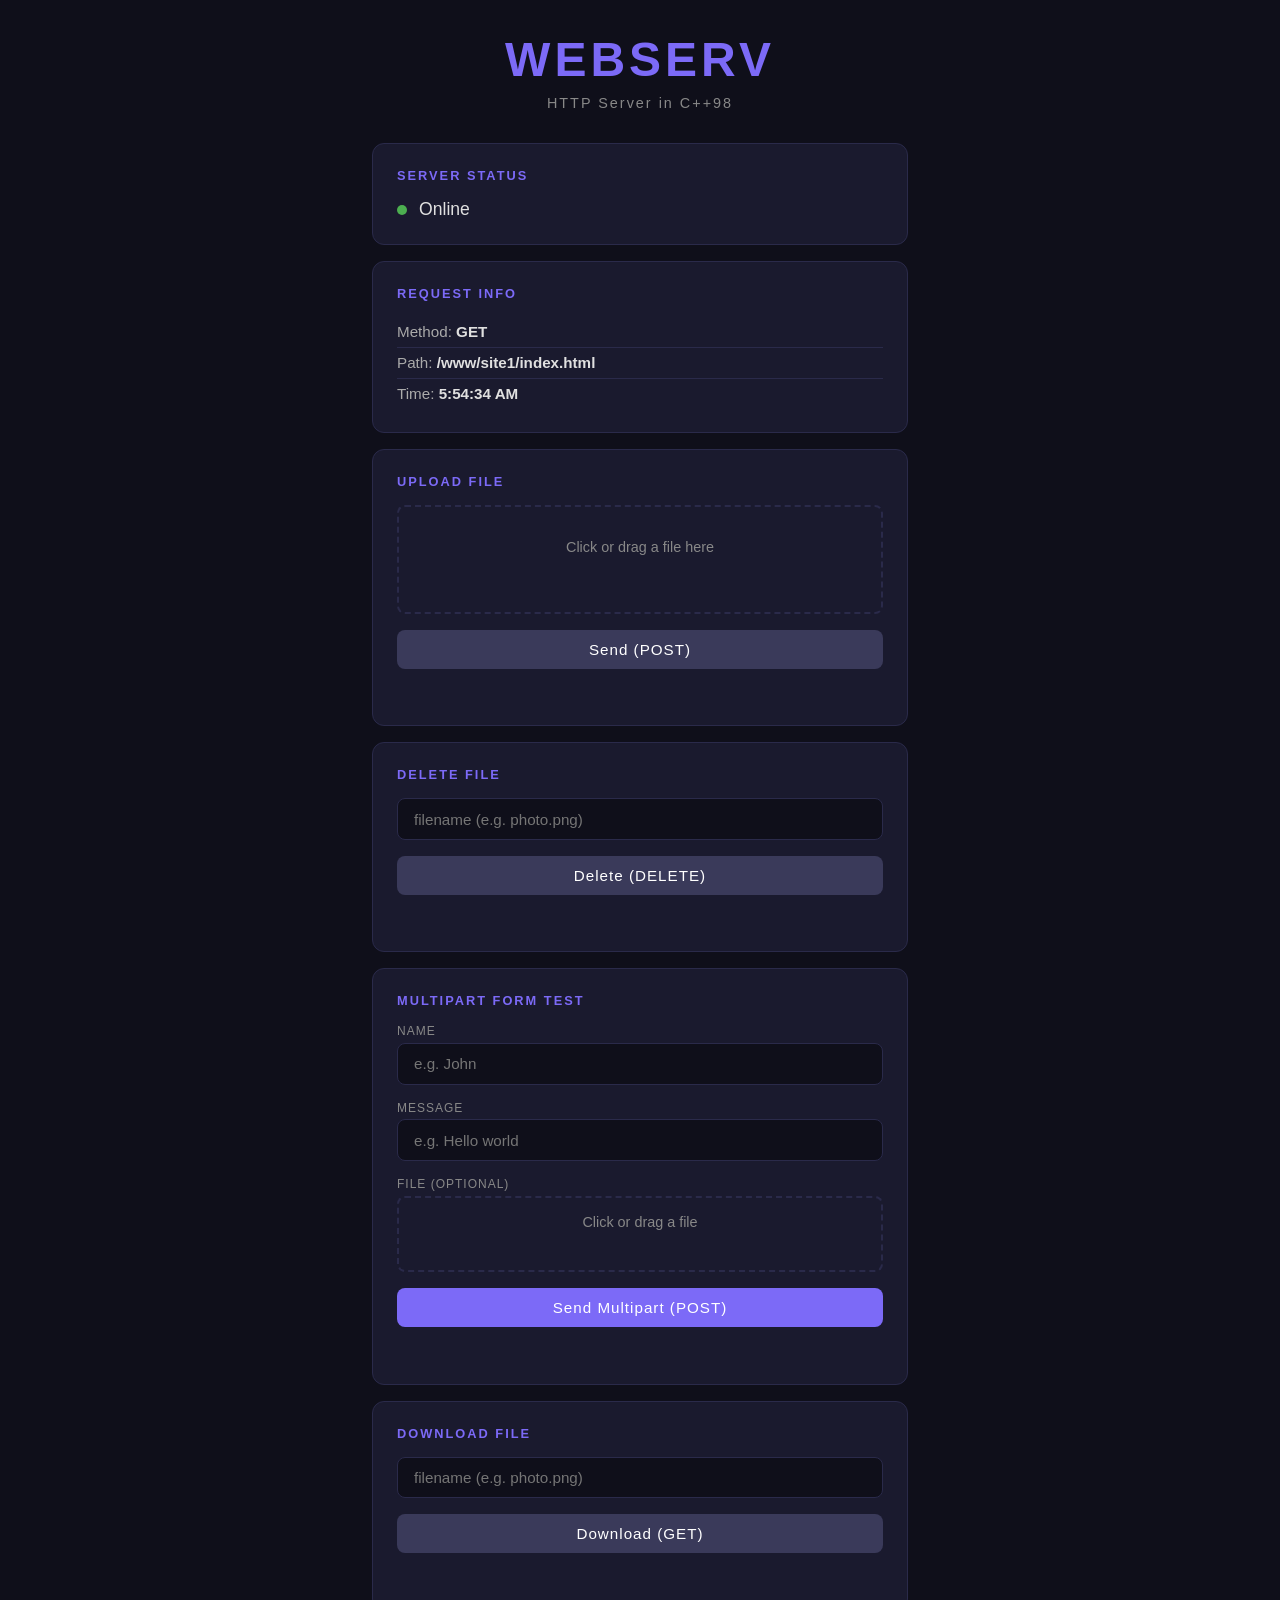
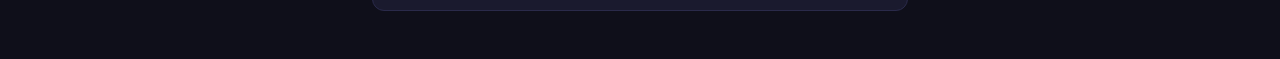
==== www/site1/index.html @ c01717d6 "update" ====
<!DOCTYPE html>
<html lang="en">
<head>
    <meta charset="UTF-8">
    <meta name="viewport" content="width=device-width, initial-scale=1.0">
    <title>Webserv</title>
    <style>
        * { margin: 0; padding: 0; box-sizing: border-box; }

        body {
            font-family: 'Segoe UI', sans-serif;
            background: #0f0f1a;
            color: #e0e0e0;
            min-height: 100vh;
            display: flex;
            align-items: center;
            justify-content: center;
        }

        .container { width: 100%; max-width: 600px; padding: 2rem; }

        header { text-align: center; margin-bottom: 2rem; }

        h1 { font-size: 3rem; color: #7c6af7; letter-spacing: 4px; text-transform: uppercase; }

        .subtitle { color: #888; margin-top: 0.5rem; font-size: 0.9rem; letter-spacing: 2px; }

        .card {
            background: #1a1a2e;
            border: 1px solid #2a2a4a;
            border-radius: 12px;
            padding: 1.5rem;
            margin-bottom: 1rem;
        }

        .card h2 { font-size: 0.8rem; text-transform: uppercase; letter-spacing: 2px; color: #7c6af7; margin-bottom: 1rem; }

        .status { display: flex; align-items: center; gap: 0.75rem; font-size: 1.1rem; }

        .dot { width: 10px; height: 10px; background: #4caf50; border-radius: 50%; animation: pulse 2s infinite; }

        @keyframes pulse { 0%, 100% { opacity: 1; } 50% { opacity: 0.3; } }

        ul { list-style: none; }

        li { padding: 0.4rem 0; color: #aaa; font-size: 0.95rem; border-bottom: 1px solid #2a2a4a; }

        li:last-child { border-bottom: none; }

        strong { color: #e0e0e0; }

        .upload-form { display: flex; flex-direction: column; gap: 1rem; }

        .file-drop {
            border: 2px dashed #2a2a4a;
            border-radius: 8px;
            padding: 2rem;
            text-align: center;
            cursor: pointer;
            transition: border-color 0.2s, background 0.2s;
            color: #888;
            font-size: 0.9rem;
        }

        .file-drop:hover, .file-drop.drag-over {
            border-color: #7c6af7;
            background: #16162a;
            color: #e0e0e0;
        }

        .file-drop input[type="file"] { display: none; }

        .file-name { font-size: 0.85rem; color: #7c6af7; margin-top: 0.5rem; min-height: 1.2em; }

        .btn {
            background: #7c6af7;
            color: #fff;
            border: none;
            border-radius: 8px;
            padding: 0.7rem 1.5rem;
            font-size: 0.95rem;
            cursor: pointer;
            letter-spacing: 1px;
            transition: background 0.2s;
        }

        .btn:hover { background: #5a49d6; }
        .btn:disabled { background: #3a3a5a; cursor: not-allowed; }

        .upload-msg { font-size: 0.85rem; min-height: 1.2em; text-align: center; }
        .upload-msg.ok { color: #4caf50; }
        .upload-msg.err { color: #f44336; }

        .delete-form { display: flex; flex-direction: column; gap: 1rem; }

        .text-input {
            background: #0f0f1a;
            border: 1px solid #2a2a4a;
            border-radius: 8px;
            padding: 0.7rem 1rem;
            color: #e0e0e0;
            font-size: 0.95rem;
            outline: none;
            transition: border-color 0.2s;
        }

        .text-input:focus { border-color: #7c6af7; }

        .btn-delete {
            background: #c0392b;
            color: #fff;
            border: none;
            border-radius: 8px;
            padding: 0.7rem 1.5rem;
            font-size: 0.95rem;
            cursor: pointer;
            letter-spacing: 1px;
            transition: background 0.2s;
        }

        .btn-delete:hover { background: #96281b; }
        .btn-delete:disabled { background: #3a3a5a; cursor: not-allowed; }

        .btn-download {
            background: #1a7a4a;
            color: #fff;
            border: none;
            border-radius: 8px;
            padding: 0.7rem 1.5rem;
            font-size: 0.95rem;
            cursor: pointer;
            letter-spacing: 1px;
            transition: background 0.2s;
        }

        .btn-download:hover { background: #145c38; }
        .btn-download:disabled { background: #3a3a5a; cursor: not-allowed; }

        .multipart-form { display: flex; flex-direction: column; gap: 1rem; }

        .field-row { display: flex; flex-direction: column; gap: 0.3rem; }

        .field-label { font-size: 0.75rem; text-transform: uppercase; letter-spacing: 1px; color: #888; }

        .raw-response {
            background: #0f0f1a;
            border: 1px solid #2a2a4a;
            border-radius: 8px;
            padding: 0.75rem 1rem;
            font-family: monospace;
            font-size: 0.8rem;
            color: #aaa;
            white-space: pre-wrap;
            word-break: break-all;
            min-height: 3em;
            max-height: 10em;
            overflow-y: auto;
        }
    </style>
</head>
<body>
    <div class="container">
        <header>
            <h1>Webserv</h1>
            <p class="subtitle">HTTP Server in C++98</p>
        </header>
        <main>
            <div class="card">
                <h2>Server Status</h2>
                <div class="status">
                    <span class="dot"></span>
                    <span>Online</span>
                </div>
            </div>
            <div class="card">
                <h2>Request Info</h2>
                <ul>
                    <li>Method: <strong>GET</strong></li>
                    <li>Path: <strong id="path"></strong></li>
                    <li>Time: <strong id="time"></strong></li>
                </ul>
            </div>
            <div class="card">
                <h2>Upload File</h2>
                <form class="upload-form" id="uploadForm">
                    <label class="file-drop" id="dropZone">
                        <input type="file" id="fileInput">
                        <span id="dropText">Click or drag a file here</span>
                        <div class="file-name" id="fileName"></div>
                    </label>
                    <button type="submit" class="btn" id="uploadBtn" disabled>Send (POST)</button>
                    <div class="upload-msg" id="uploadMsg"></div>
                </form>
            </div>
            <div class="card">
                <h2>Delete File</h2>
                <form class="delete-form" id="deleteForm">
                    <input class="text-input" type="text" id="deleteInput" placeholder="filename (e.g. photo.png)">
                    <button type="submit" class="btn-delete" id="deleteBtn" disabled>Delete (DELETE)</button>
                    <div class="upload-msg" id="deleteMsg"></div>
                </form>
            </div>
            <div class="card">
                <h2>Multipart Form Test</h2>
                <form class="multipart-form" id="multipartForm">
                    <div class="field-row">
                        <span class="field-label">Name</span>
                        <input class="text-input" type="text" id="mpName" placeholder="e.g. John">
                    </div>
                    <div class="field-row">
                        <span class="field-label">Message</span>
                        <input class="text-input" type="text" id="mpMessage" placeholder="e.g. Hello world">
                    </div>
                    <div class="field-row">
                        <span class="field-label">File (optional)</span>
                        <label class="file-drop" id="mpDropZone" style="padding:1rem;">
                            <input type="file" id="mpFileInput">
                            <span id="mpDropText">Click or drag a file</span>
                            <div class="file-name" id="mpFileName"></div>
                        </label>
                    </div>
                    <button type="submit" class="btn" id="mpBtn">Send Multipart (POST)</button>
                    <div class="upload-msg" id="mpMsg"></div>
                    <div class="field-row" id="mpResponseRow" style="display:none;">
                        <span class="field-label">Server Response</span>
                        <div class="raw-response" id="mpResponse"></div>
                    </div>
                </form>
            </div>
            <div class="card">
                <h2>Download File</h2>
                <form class="delete-form" id="downloadForm">
                    <input class="text-input" type="text" id="downloadInput" placeholder="filename (e.g. photo.png)">
                    <button type="submit" class="btn-download" id="downloadBtn" disabled>Download (GET)</button>
                    <div class="upload-msg" id="downloadMsg"></div>
                </form>
            </div>
        </main>
    </div>
    <script>
        document.getElementById('path').textContent = window.location.pathname;
        document.getElementById('time').textContent = new Date().toLocaleTimeString();

        const fileInput = document.getElementById('fileInput');
        const dropZone = document.getElementById('dropZone');
        const fileName = document.getElementById('fileName');
        const uploadBtn = document.getElementById('uploadBtn');
        const uploadMsg = document.getElementById('uploadMsg');
        const uploadForm = document.getElementById('uploadForm');

        function setFile(file) {
            fileName.textContent = file ? file.name : '';
            uploadBtn.disabled = !file;
            uploadMsg.textContent = '';
            uploadMsg.className = 'upload-msg';
        }

        fileInput.addEventListener('change', () => setFile(fileInput.files[0]));

        dropZone.addEventListener('dragover', e => { e.preventDefault(); dropZone.classList.add('drag-over'); });
        dropZone.addEventListener('dragleave', () => dropZone.classList.remove('drag-over'));
        dropZone.addEventListener('drop', e => {
            e.preventDefault();
            dropZone.classList.remove('drag-over');
            const file = e.dataTransfer.files[0];
            if (file) { fileInput.files = e.dataTransfer.files; setFile(file); }
        });

        const deleteInput = document.getElementById('deleteInput');
        const deleteBtn = document.getElementById('deleteBtn');
        const deleteMsg = document.getElementById('deleteMsg');
        const deleteForm = document.getElementById('deleteForm');

        deleteInput.addEventListener('input', () => {
            deleteBtn.disabled = deleteInput.value.trim() === '';
            deleteMsg.textContent = '';
            deleteMsg.className = 'upload-msg';
        });

        deleteForm.addEventListener('submit', async e => {
            e.preventDefault();
            const filename = deleteInput.value.trim();
            if (!filename) return;
            deleteBtn.disabled = true;
            deleteMsg.textContent = 'Deleting...';
            deleteMsg.className = 'upload-msg';
            try {
                const res = await fetch('upload/' + filename, { method: 'DELETE' });
                if (res.ok) {
                    deleteMsg.textContent = filename + ' deleted.';
                    deleteMsg.className = 'upload-msg ok';
                    deleteInput.value = '';
                } else {
                    deleteMsg.textContent = 'Error: ' + res.status + ' ' + res.statusText;
                    deleteMsg.className = 'upload-msg err';
                }
            } catch (err) {
                deleteMsg.textContent = 'Connection error.';
                deleteMsg.className = 'upload-msg err';
            }
            deleteBtn.disabled = false;
        });

        const downloadInput = document.getElementById('downloadInput');
        const downloadBtn = document.getElementById('downloadBtn');
        const downloadMsg = document.getElementById('downloadMsg');
        const downloadForm = document.getElementById('downloadForm');

        downloadInput.addEventListener('input', () => {
            downloadBtn.disabled = downloadInput.value.trim() === '';
            downloadMsg.textContent = '';
            downloadMsg.className = 'upload-msg';
        });

        downloadForm.addEventListener('submit', e => {
            e.preventDefault();
            const filename = downloadInput.value.trim();
            if (!filename) return;
            downloadMsg.textContent = '';
            downloadMsg.className = 'upload-msg';
            const a = document.createElement('a');
            a.href = 'upload/' + encodeURIComponent(filename);
            a.download = filename;
            document.body.appendChild(a);
            a.click();
            document.body.removeChild(a);
            downloadMsg.textContent = 'Download started: ' + filename;
            downloadMsg.className = 'upload-msg ok';
        });

        const mpFileInput = document.getElementById('mpFileInput');
        const mpDropZone = document.getElementById('mpDropZone');
        const mpFileName = document.getElementById('mpFileName');
        const mpDropText = document.getElementById('mpDropText');

        function setMpFile(file) {
            mpFileName.textContent = file ? file.name : '';
            mpDropText.textContent = file ? '' : 'Click or drag a file';
        }

        mpFileInput.addEventListener('change', () => setMpFile(mpFileInput.files[0]));
        mpDropZone.addEventListener('dragover', e => { e.preventDefault(); mpDropZone.classList.add('drag-over'); });
        mpDropZone.addEventListener('dragleave', () => mpDropZone.classList.remove('drag-over'));
        mpDropZone.addEventListener('drop', e => {
            e.preventDefault();
            mpDropZone.classList.remove('drag-over');
            const file = e.dataTransfer.files[0];
            if (file) { mpFileInput.files = e.dataTransfer.files; setMpFile(file); }
        });

        document.getElementById('multipartForm').addEventListener('submit', async e => {
            e.preventDefault();
            const mpBtn = document.getElementById('mpBtn');
            const mpMsg = document.getElementById('mpMsg');
            const mpResponse = document.getElementById('mpResponse');
            const mpResponseRow = document.getElementById('mpResponseRow');

            mpBtn.disabled = true;
            mpMsg.textContent = 'Sending...';
            mpMsg.className = 'upload-msg';
            mpResponseRow.style.display = 'none';

            const fd = new FormData();
            fd.append('name', document.getElementById('mpName').value);
            fd.append('message', document.getElementById('mpMessage').value);
            if (mpFileInput.files[0]) fd.append('file', mpFileInput.files[0]);

            try {
                const res = await fetch('/upload', { method: 'POST', body: fd });
                const text = await res.text();
                mpMsg.textContent = res.ok ? 'Sent! Status: ' + res.status : 'Error: ' + res.status + ' ' + res.statusText;
                mpMsg.className = 'upload-msg ' + (res.ok ? 'ok' : 'err');
                mpResponse.textContent = text || '(empty body)';
                mpResponseRow.style.display = '';
            } catch (err) {
                mpMsg.textContent = 'Connection error.';
                mpMsg.className = 'upload-msg err';
            }
            mpBtn.disabled = false;
        });

        uploadForm.addEventListener('submit', async e => {
            e.preventDefault();
            const file = fileInput.files[0];
            if (!file) return;
            uploadBtn.disabled = true;
            uploadMsg.textContent = 'Sending...';
            uploadMsg.className = 'upload-msg';
            try {
                const formData = new FormData();
                formData.append('file', file);
                const res = await fetch('/upload', { method: 'POST', body: formData });
                if (res.ok) {
                    uploadMsg.textContent = 'File sent successfully!';
                    uploadMsg.className = 'upload-msg ok';
                    fileInput.value = '';
                    setFile(null);
                } else {
                    uploadMsg.textContent = 'Error: ' + res.status + ' ' + res.statusText;
                    uploadMsg.className = 'upload-msg err';
                }
            } catch (err) {
                uploadMsg.textContent = 'Connection error.';
                uploadMsg.className = 'upload-msg err';
            }
            uploadBtn.disabled = false;
        });
    </script>
</body>
</html>
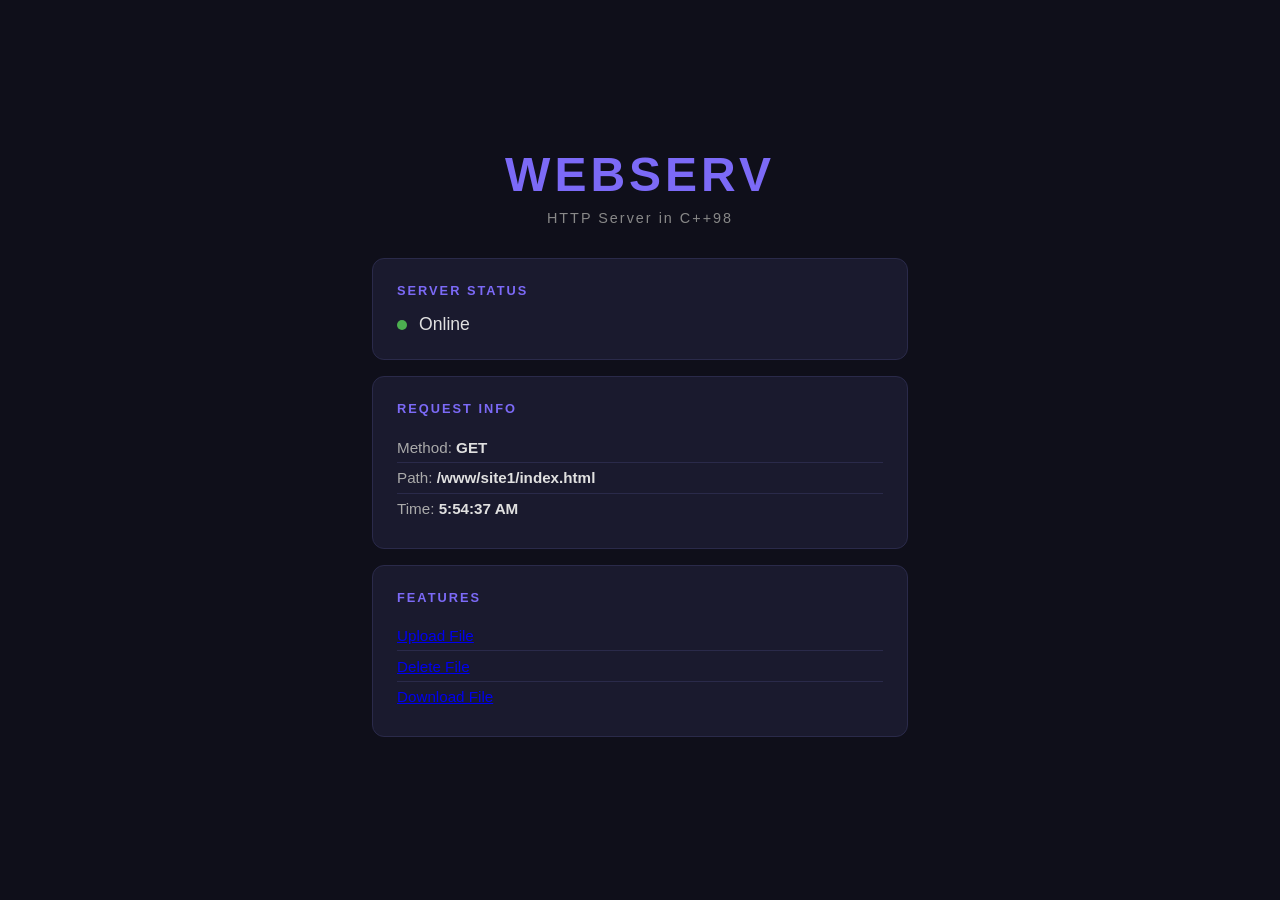
==== commit 57e6a356: "fix some parts" ====
--- a/www/site1/index.html
+++ b/www/site1/index.html
@@ -4,159 +4,7 @@
     <meta charset="UTF-8">
     <meta name="viewport" content="width=device-width, initial-scale=1.0">
     <title>Webserv</title>
-    <style>
-        * { margin: 0; padding: 0; box-sizing: border-box; }
-
-        body {
-            font-family: 'Segoe UI', sans-serif;
-            background: #0f0f1a;
-            color: #e0e0e0;
-            min-height: 100vh;
-            display: flex;
-            align-items: center;
-            justify-content: center;
-        }
-
-        .container { width: 100%; max-width: 600px; padding: 2rem; }
-
-        header { text-align: center; margin-bottom: 2rem; }
-
-        h1 { font-size: 3rem; color: #7c6af7; letter-spacing: 4px; text-transform: uppercase; }
-
-        .subtitle { color: #888; margin-top: 0.5rem; font-size: 0.9rem; letter-spacing: 2px; }
-
-        .card {
-            background: #1a1a2e;
-            border: 1px solid #2a2a4a;
-            border-radius: 12px;
-            padding: 1.5rem;
-            margin-bottom: 1rem;
-        }
-
-        .card h2 { font-size: 0.8rem; text-transform: uppercase; letter-spacing: 2px; color: #7c6af7; margin-bottom: 1rem; }
-
-        .status { display: flex; align-items: center; gap: 0.75rem; font-size: 1.1rem; }
-
-        .dot { width: 10px; height: 10px; background: #4caf50; border-radius: 50%; animation: pulse 2s infinite; }
-
-        @keyframes pulse { 0%, 100% { opacity: 1; } 50% { opacity: 0.3; } }
-
-        ul { list-style: none; }
-
-        li { padding: 0.4rem 0; color: #aaa; font-size: 0.95rem; border-bottom: 1px solid #2a2a4a; }
-
-        li:last-child { border-bottom: none; }
-
-        strong { color: #e0e0e0; }
-
-        .upload-form { display: flex; flex-direction: column; gap: 1rem; }
-
-        .file-drop {
-            border: 2px dashed #2a2a4a;
-            border-radius: 8px;
-            padding: 2rem;
-            text-align: center;
-            cursor: pointer;
-            transition: border-color 0.2s, background 0.2s;
-            color: #888;
-            font-size: 0.9rem;
-        }
-
-        .file-drop:hover, .file-drop.drag-over {
-            border-color: #7c6af7;
-            background: #16162a;
-            color: #e0e0e0;
-        }
-
-        .file-drop input[type="file"] { display: none; }
-
-        .file-name { font-size: 0.85rem; color: #7c6af7; margin-top: 0.5rem; min-height: 1.2em; }
-
-        .btn {
-            background: #7c6af7;
-            color: #fff;
-            border: none;
-            border-radius: 8px;
-            padding: 0.7rem 1.5rem;
-            font-size: 0.95rem;
-            cursor: pointer;
-            letter-spacing: 1px;
-            transition: background 0.2s;
-        }
-
-        .btn:hover { background: #5a49d6; }
-        .btn:disabled { background: #3a3a5a; cursor: not-allowed; }
-
-        .upload-msg { font-size: 0.85rem; min-height: 1.2em; text-align: center; }
-        .upload-msg.ok { color: #4caf50; }
-        .upload-msg.err { color: #f44336; }
-
-        .delete-form { display: flex; flex-direction: column; gap: 1rem; }
-
-        .text-input {
-            background: #0f0f1a;
-            border: 1px solid #2a2a4a;
-            border-radius: 8px;
-            padding: 0.7rem 1rem;
-            color: #e0e0e0;
-            font-size: 0.95rem;
-            outline: none;
-            transition: border-color 0.2s;
-        }
-
-        .text-input:focus { border-color: #7c6af7; }
-
-        .btn-delete {
-            background: #c0392b;
-            color: #fff;
-            border: none;
-            border-radius: 8px;
-            padding: 0.7rem 1.5rem;
-            font-size: 0.95rem;
-            cursor: pointer;
-            letter-spacing: 1px;
-            transition: background 0.2s;
-        }
-
-        .btn-delete:hover { background: #96281b; }
-        .btn-delete:disabled { background: #3a3a5a; cursor: not-allowed; }
-
-        .btn-download {
-            background: #1a7a4a;
-            color: #fff;
-            border: none;
-            border-radius: 8px;
-            padding: 0.7rem 1.5rem;
-            font-size: 0.95rem;
-            cursor: pointer;
-            letter-spacing: 1px;
-            transition: background 0.2s;
-        }
-
-        .btn-download:hover { background: #145c38; }
-        .btn-download:disabled { background: #3a3a5a; cursor: not-allowed; }
-
-        .multipart-form { display: flex; flex-direction: column; gap: 1rem; }
-
-        .field-row { display: flex; flex-direction: column; gap: 0.3rem; }
-
-        .field-label { font-size: 0.75rem; text-transform: uppercase; letter-spacing: 1px; color: #888; }
-
-        .raw-response {
-            background: #0f0f1a;
-            border: 1px solid #2a2a4a;
-            border-radius: 8px;
-            padding: 0.75rem 1rem;
-            font-family: monospace;
-            font-size: 0.8rem;
-            color: #aaa;
-            white-space: pre-wrap;
-            word-break: break-all;
-            min-height: 3em;
-            max-height: 10em;
-            overflow-y: auto;
-        }
-    </style>
+    <link rel="stylesheet" href="style.css">
 </head>
 <body>
     <div class="container">
@@ -181,230 +29,18 @@
                 </ul>
             </div>
             <div class="card">
-                <h2>Upload File</h2>
-                <form class="upload-form" id="uploadForm">
-                    <label class="file-drop" id="dropZone">
-                        <input type="file" id="fileInput">
-                        <span id="dropText">Click or drag a file here</span>
-                        <div class="file-name" id="fileName"></div>
-                    </label>
-                    <button type="submit" class="btn" id="uploadBtn" disabled>Send (POST)</button>
-                    <div class="upload-msg" id="uploadMsg"></div>
-                </form>
-            </div>
-            <div class="card">
-                <h2>Delete File</h2>
-                <form class="delete-form" id="deleteForm">
-                    <input class="text-input" type="text" id="deleteInput" placeholder="filename (e.g. photo.png)">
-                    <button type="submit" class="btn-delete" id="deleteBtn" disabled>Delete (DELETE)</button>
-                    <div class="upload-msg" id="deleteMsg"></div>
-                </form>
-            </div>
-            <div class="card">
-                <h2>Multipart Form Test</h2>
-                <form class="multipart-form" id="multipartForm">
-                    <div class="field-row">
-                        <span class="field-label">Name</span>
-                        <input class="text-input" type="text" id="mpName" placeholder="e.g. John">
-                    </div>
-                    <div class="field-row">
-                        <span class="field-label">Message</span>
-                        <input class="text-input" type="text" id="mpMessage" placeholder="e.g. Hello world">
-                    </div>
-                    <div class="field-row">
-                        <span class="field-label">File (optional)</span>
-                        <label class="file-drop" id="mpDropZone" style="padding:1rem;">
-                            <input type="file" id="mpFileInput">
-                            <span id="mpDropText">Click or drag a file</span>
-                            <div class="file-name" id="mpFileName"></div>
-                        </label>
-                    </div>
-                    <button type="submit" class="btn" id="mpBtn">Send Multipart (POST)</button>
-                    <div class="upload-msg" id="mpMsg"></div>
-                    <div class="field-row" id="mpResponseRow" style="display:none;">
-                        <span class="field-label">Server Response</span>
-                        <div class="raw-response" id="mpResponse"></div>
-                    </div>
-                </form>
-            </div>
-            <div class="card">
-                <h2>Download File</h2>
-                <form class="delete-form" id="downloadForm">
-                    <input class="text-input" type="text" id="downloadInput" placeholder="filename (e.g. photo.png)">
-                    <button type="submit" class="btn-download" id="downloadBtn" disabled>Download (GET)</button>
-                    <div class="upload-msg" id="downloadMsg"></div>
-                </form>
+                <h2>Features</h2>
+                <ul>
+                    <li><a href="/upload.html">Upload File</a></li>
+                    <li><a href="/delete.html">Delete File</a></li>
+                    <li><a href="/download.html">Download File</a></li>
+                </ul>
             </div>
         </main>
     </div>
     <script>
         document.getElementById('path').textContent = window.location.pathname;
         document.getElementById('time').textContent = new Date().toLocaleTimeString();
-
-        const fileInput = document.getElementById('fileInput');
-        const dropZone = document.getElementById('dropZone');
-        const fileName = document.getElementById('fileName');
-        const uploadBtn = document.getElementById('uploadBtn');
-        const uploadMsg = document.getElementById('uploadMsg');
-        const uploadForm = document.getElementById('uploadForm');
-
-        function setFile(file) {
-            fileName.textContent = file ? file.name : '';
-            uploadBtn.disabled = !file;
-            uploadMsg.textContent = '';
-            uploadMsg.className = 'upload-msg';
-        }
-
-        fileInput.addEventListener('change', () => setFile(fileInput.files[0]));
-
-        dropZone.addEventListener('dragover', e => { e.preventDefault(); dropZone.classList.add('drag-over'); });
-        dropZone.addEventListener('dragleave', () => dropZone.classList.remove('drag-over'));
-        dropZone.addEventListener('drop', e => {
-            e.preventDefault();
-            dropZone.classList.remove('drag-over');
-            const file = e.dataTransfer.files[0];
-            if (file) { fileInput.files = e.dataTransfer.files; setFile(file); }
-        });
-
-        const deleteInput = document.getElementById('deleteInput');
-        const deleteBtn = document.getElementById('deleteBtn');
-        const deleteMsg = document.getElementById('deleteMsg');
-        const deleteForm = document.getElementById('deleteForm');
-
-        deleteInput.addEventListener('input', () => {
-            deleteBtn.disabled = deleteInput.value.trim() === '';
-            deleteMsg.textContent = '';
-            deleteMsg.className = 'upload-msg';
-        });
-
-        deleteForm.addEventListener('submit', async e => {
-            e.preventDefault();
-            const filename = deleteInput.value.trim();
-            if (!filename) return;
-            deleteBtn.disabled = true;
-            deleteMsg.textContent = 'Deleting...';
-            deleteMsg.className = 'upload-msg';
-            try {
-                const res = await fetch('upload/' + filename, { method: 'DELETE' });
-                if (res.ok) {
-                    deleteMsg.textContent = filename + ' deleted.';
-                    deleteMsg.className = 'upload-msg ok';
-                    deleteInput.value = '';
-                } else {
-                    deleteMsg.textContent = 'Error: ' + res.status + ' ' + res.statusText;
-                    deleteMsg.className = 'upload-msg err';
-                }
-            } catch (err) {
-                deleteMsg.textContent = 'Connection error.';
-                deleteMsg.className = 'upload-msg err';
-            }
-            deleteBtn.disabled = false;
-        });
-
-        const downloadInput = document.getElementById('downloadInput');
-        const downloadBtn = document.getElementById('downloadBtn');
-        const downloadMsg = document.getElementById('downloadMsg');
-        const downloadForm = document.getElementById('downloadForm');
-
-        downloadInput.addEventListener('input', () => {
-            downloadBtn.disabled = downloadInput.value.trim() === '';
-            downloadMsg.textContent = '';
-            downloadMsg.className = 'upload-msg';
-        });
-
-        downloadForm.addEventListener('submit', e => {
-            e.preventDefault();
-            const filename = downloadInput.value.trim();
-            if (!filename) return;
-            downloadMsg.textContent = '';
-            downloadMsg.className = 'upload-msg';
-            const a = document.createElement('a');
-            a.href = 'upload/' + encodeURIComponent(filename);
-            a.download = filename;
-            document.body.appendChild(a);
-            a.click();
-            document.body.removeChild(a);
-            downloadMsg.textContent = 'Download started: ' + filename;
-            downloadMsg.className = 'upload-msg ok';
-        });
-
-        const mpFileInput = document.getElementById('mpFileInput');
-        const mpDropZone = document.getElementById('mpDropZone');
-        const mpFileName = document.getElementById('mpFileName');
-        const mpDropText = document.getElementById('mpDropText');
-
-        function setMpFile(file) {
-            mpFileName.textContent = file ? file.name : '';
-            mpDropText.textContent = file ? '' : 'Click or drag a file';
-        }
-
-        mpFileInput.addEventListener('change', () => setMpFile(mpFileInput.files[0]));
-        mpDropZone.addEventListener('dragover', e => { e.preventDefault(); mpDropZone.classList.add('drag-over'); });
-        mpDropZone.addEventListener('dragleave', () => mpDropZone.classList.remove('drag-over'));
-        mpDropZone.addEventListener('drop', e => {
-            e.preventDefault();
-            mpDropZone.classList.remove('drag-over');
-            const file = e.dataTransfer.files[0];
-            if (file) { mpFileInput.files = e.dataTransfer.files; setMpFile(file); }
-        });
-
-        document.getElementById('multipartForm').addEventListener('submit', async e => {
-            e.preventDefault();
-            const mpBtn = document.getElementById('mpBtn');
-            const mpMsg = document.getElementById('mpMsg');
-            const mpResponse = document.getElementById('mpResponse');
-            const mpResponseRow = document.getElementById('mpResponseRow');
-
-            mpBtn.disabled = true;
-            mpMsg.textContent = 'Sending...';
-            mpMsg.className = 'upload-msg';
-            mpResponseRow.style.display = 'none';
-
-            const fd = new FormData();
-            fd.append('name', document.getElementById('mpName').value);
-            fd.append('message', document.getElementById('mpMessage').value);
-            if (mpFileInput.files[0]) fd.append('file', mpFileInput.files[0]);
-
-            try {
-                const res = await fetch('/upload', { method: 'POST', body: fd });
-                const text = await res.text();
-                mpMsg.textContent = res.ok ? 'Sent! Status: ' + res.status : 'Error: ' + res.status + ' ' + res.statusText;
-                mpMsg.className = 'upload-msg ' + (res.ok ? 'ok' : 'err');
-                mpResponse.textContent = text || '(empty body)';
-                mpResponseRow.style.display = '';
-            } catch (err) {
-                mpMsg.textContent = 'Connection error.';
-                mpMsg.className = 'upload-msg err';
-            }
-            mpBtn.disabled = false;
-        });
-
-        uploadForm.addEventListener('submit', async e => {
-            e.preventDefault();
-            const file = fileInput.files[0];
-            if (!file) return;
-            uploadBtn.disabled = true;
-            uploadMsg.textContent = 'Sending...';
-            uploadMsg.className = 'upload-msg';
-            try {
-                const formData = new FormData();
-                formData.append('file', file);
-                const res = await fetch('/upload', { method: 'POST', body: formData });
-                if (res.ok) {
-                    uploadMsg.textContent = 'File sent successfully!';
-                    uploadMsg.className = 'upload-msg ok';
-                    fileInput.value = '';
-                    setFile(null);
-                } else {
-                    uploadMsg.textContent = 'Error: ' + res.status + ' ' + res.statusText;
-                    uploadMsg.className = 'upload-msg err';
-                }
-            } catch (err) {
-                uploadMsg.textContent = 'Connection error.';
-                uploadMsg.className = 'upload-msg err';
-            }
-            uploadBtn.disabled = false;
-        });
     </script>
 </body>
-</html>+</html>
--- a/www/site1/style.css
+++ b/www/site1/style.css
@@ -0,0 +1,151 @@
+* { margin: 0; padding: 0; box-sizing: border-box; }
+
+body {
+    font-family: 'Segoe UI', sans-serif;
+    background: #0f0f1a;
+    color: #e0e0e0;
+    min-height: 100vh;
+    display: flex;
+    align-items: center;
+    justify-content: center;
+}
+
+.container { width: 100%; max-width: 600px; padding: 2rem; }
+
+header { text-align: center; margin-bottom: 2rem; }
+
+h1 { font-size: 3rem; color: #7c6af7; letter-spacing: 4px; text-transform: uppercase; }
+
+.subtitle { color: #888; margin-top: 0.5rem; font-size: 0.9rem; letter-spacing: 2px; }
+
+.card {
+    background: #1a1a2e;
+    border: 1px solid #2a2a4a;
+    border-radius: 12px;
+    padding: 1.5rem;
+    margin-bottom: 1rem;
+}
+
+.card h2 { font-size: 0.8rem; text-transform: uppercase; letter-spacing: 2px; color: #7c6af7; margin-bottom: 1rem; }
+
+.status { display: flex; align-items: center; gap: 0.75rem; font-size: 1.1rem; }
+
+.dot { width: 10px; height: 10px; background: #4caf50; border-radius: 50%; animation: pulse 2s infinite; }
+
+@keyframes pulse { 0%, 100% { opacity: 1; } 50% { opacity: 0.3; } }
+
+ul { list-style: none; }
+
+li { padding: 0.4rem 0; color: #aaa; font-size: 0.95rem; border-bottom: 1px solid #2a2a4a; }
+
+li:last-child { border-bottom: none; }
+
+strong { color: #e0e0e0; }
+
+.upload-form { display: flex; flex-direction: column; gap: 1rem; }
+
+.file-drop {
+    border: 2px dashed #2a2a4a;
+    border-radius: 8px;
+    padding: 2rem;
+    text-align: center;
+    cursor: pointer;
+    transition: border-color 0.2s, background 0.2s;
+    color: #888;
+    font-size: 0.9rem;
+}
+
+.file-drop:hover, .file-drop.drag-over {
+    border-color: #7c6af7;
+    background: #16162a;
+    color: #e0e0e0;
+}
+
+.file-drop input[type="file"] { display: none; }
+
+.file-name { font-size: 0.85rem; color: #7c6af7; margin-top: 0.5rem; min-height: 1.2em; }
+
+.btn {
+    background: #7c6af7;
+    color: #fff;
+    border: none;
+    border-radius: 8px;
+    padding: 0.7rem 1.5rem;
+    font-size: 0.95rem;
+    cursor: pointer;
+    letter-spacing: 1px;
+    transition: background 0.2s;
+}
+
+.btn:hover { background: #5a49d6; }
+.btn:disabled { background: #3a3a5a; cursor: not-allowed; }
+
+.upload-msg { font-size: 0.85rem; min-height: 1.2em; text-align: center; }
+.upload-msg.ok { color: #4caf50; }
+.upload-msg.err { color: #f44336; }
+
+.delete-form { display: flex; flex-direction: column; gap: 1rem; }
+
+.text-input {
+    background: #0f0f1a;
+    border: 1px solid #2a2a4a;
+    border-radius: 8px;
+    padding: 0.7rem 1rem;
+    color: #e0e0e0;
+    font-size: 0.95rem;
+    outline: none;
+    transition: border-color 0.2s;
+}
+
+.text-input:focus { border-color: #7c6af7; }
+
+.btn-delete {
+    background: #c0392b;
+    color: #fff;
+    border: none;
+    border-radius: 8px;
+    padding: 0.7rem 1.5rem;
+    font-size: 0.95rem;
+    cursor: pointer;
+    letter-spacing: 1px;
+    transition: background 0.2s;
+}
+
+.btn-delete:hover { background: #96281b; }
+.btn-delete:disabled { background: #3a3a5a; cursor: not-allowed; }
+
+.btn-download {
+    background: #1a7a4a;
+    color: #fff;
+    border: none;
+    border-radius: 8px;
+    padding: 0.7rem 1.5rem;
+    font-size: 0.95rem;
+    cursor: pointer;
+    letter-spacing: 1px;
+    transition: background 0.2s;
+}
+
+.btn-download:hover { background: #145c38; }
+.btn-download:disabled { background: #3a3a5a; cursor: not-allowed; }
+
+.multipart-form { display: flex; flex-direction: column; gap: 1rem; }
+
+.field-row { display: flex; flex-direction: column; gap: 0.3rem; }
+
+.field-label { font-size: 0.75rem; text-transform: uppercase; letter-spacing: 1px; color: #888; }
+
+.raw-response {
+    background: #0f0f1a;
+    border: 1px solid #2a2a4a;
+    border-radius: 8px;
+    padding: 0.75rem 1rem;
+    font-family: monospace;
+    font-size: 0.8rem;
+    color: #aaa;
+    white-space: pre-wrap;
+    word-break: break-all;
+    min-height: 3em;
+    max-height: 10em;
+    overflow-y: auto;
+}
